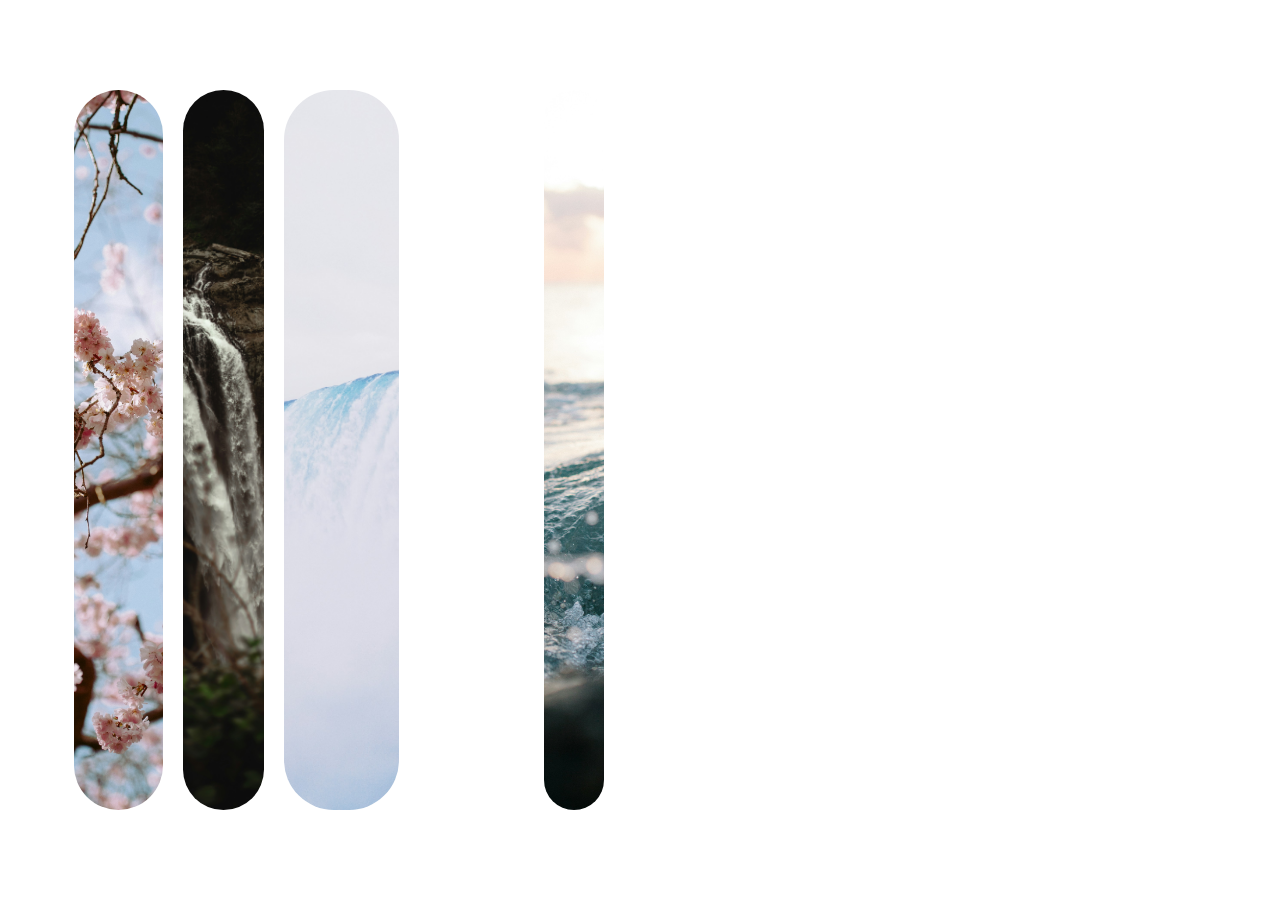
==== expanding.html @ bdf64f5c "Wed, Feb 28, 2024, 9:56 AM -08:00" ====
<!DOCTYPE HTML>
<html lang="en">

    <head>
        <title>Expanding</title>
        <link rel="stylesheet" href="css/expanding.css"
    </head>
    <body>
        <div class="container">
            <div class = "panel" style="background-image: url('css/images/blossom.jpg')">
                <h3>Discover</h3>
            </div>

            <div class = "panel" style="background-image: url('css/images/falls.jpg')">
                <h3>Explore</h3>
            </div>
            <div class = "panel" style="background-image: url('css/images/crater.jpg')">
                <h3>Experience</h3>
            </div>
            <div class = "panel" style="background-image: url('css/images/icey.jpg')">
                <h3>Cold Falls</h3>
            </div>
            <div class = "panel" style="background-image: url('css/images/water.jpg')">
                <h3>wator</h3>
            </div>

        </div>
    </body>

    <script src="js/expanding.js"
</html>
---- css/expanding.css ----
* {
    box-sizing: border-box;
}

body {
    height: 100vh;
    display: flex;
    align-items: center;
    justify-content: center;
    margin: 0;
}


.container {
    width: 90vw;
    display: flex;
}

.panel {
    background-size: cover;
    background-position: center;
    background-repeat: no-repeat;
    height: 80vh;
    border-radius: 50px;
    color: magenta;
    cursor: pointer;
    flex = 0.5;
    margin: 10px;
    position: relative;
}

.panel.active{
    flex: 5;
}


.panel h3 {
    font-size: 24px;
    position: ;
    bottom: 20px;
    left : 10px;
    margin: 0px;
    opacity: 0;
}

.panel.active h3 {
    opacity: 1;
}

@media (max-width: 480px) {
    .panel:nth-of-type(4){
        display: none;
    }
    .panel:nth-of-type(5){
        display:none;
    }
    }
}
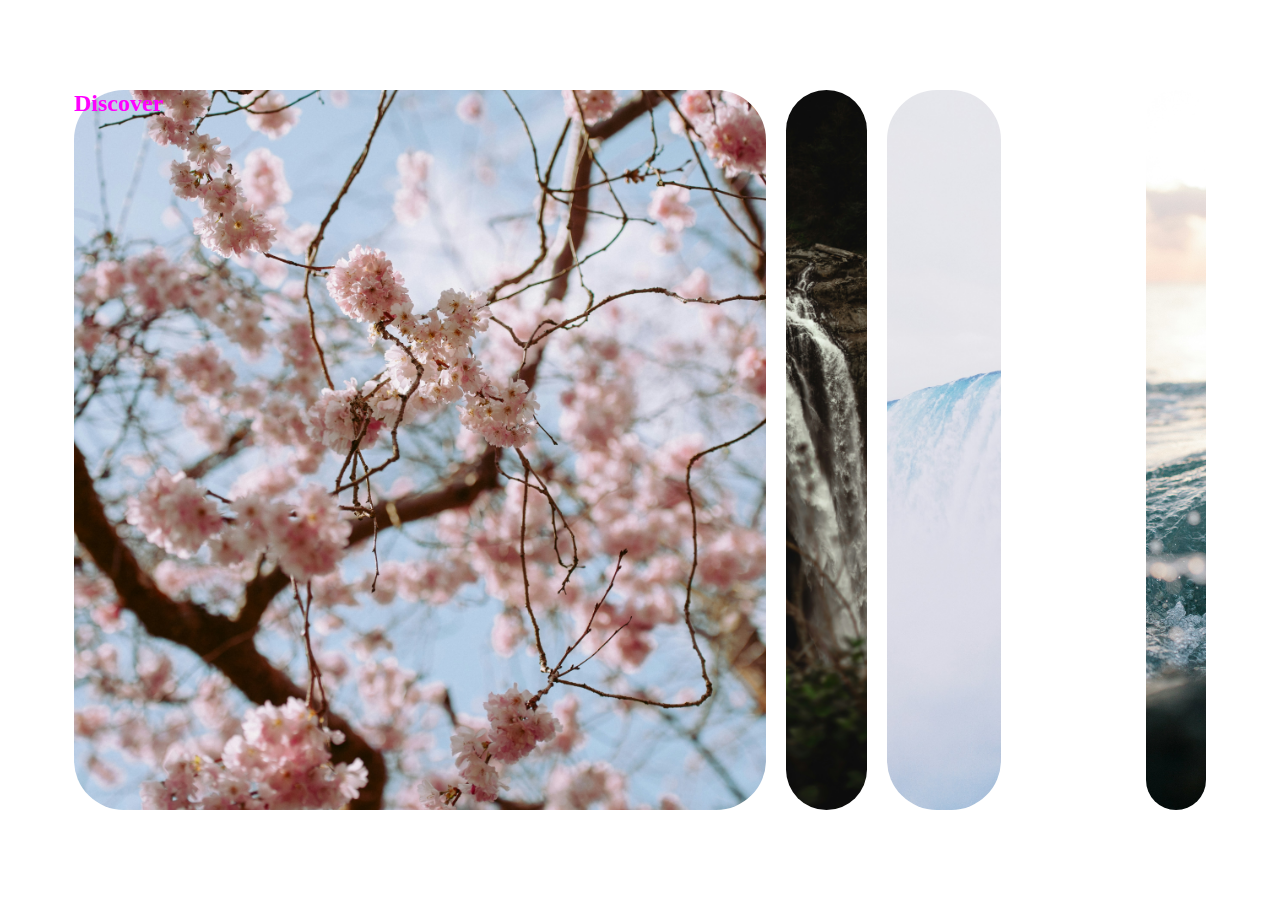
==== commit 0f4d0e3c: "Wed, Feb 28, 2024, 10:10 AM -08:00" ====
--- a/expanding.html
+++ b/expanding.html
@@ -7,7 +7,7 @@
     </head>
     <body>
         <div class="container">
-            <div class = "panel" style="background-image: url('css/images/blossom.jpg')">
+            <div class="panel active" style="background-image: url('css/images/blossom.jpg')">
                 <h3>Discover</h3>
             </div>
 
--- a/css/expanding.css
+++ b/css/expanding.css
@@ -27,6 +27,7 @@
     flex = 0.5;
     margin: 10px;
     position: relative;
+    transition : flex is ease-in;
 }
 
 .panel.active{
@@ -37,7 +38,7 @@
 .panel h3 {
     font-size: 24px;
     position: ;
-    bottom: 20px;
+    bottom: 10px;
     left : 10px;
     margin: 0px;
     opacity: 0;
@@ -45,6 +46,7 @@
 
 .panel.active h3 {
     opacity: 1;
+    transition: opacity .5s ease-in .5s
 }
 
 @media (max-width: 480px) {
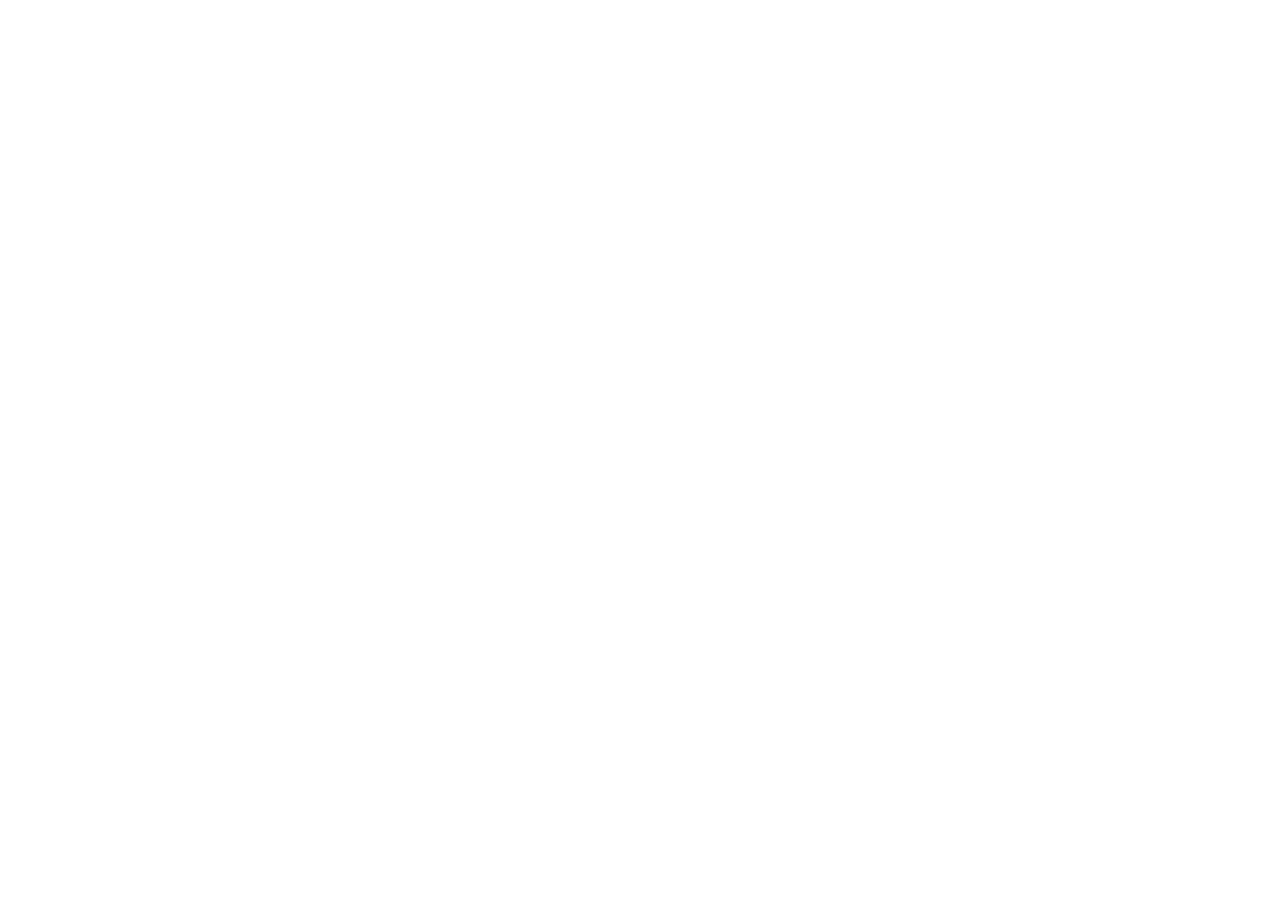
==== commit b0312dff: "Wed, Feb 28, 2024, 10:16 AM -08:00" ====
--- a/expanding.html
+++ b/expanding.html
@@ -3,11 +3,11 @@
 
     <head>
         <title>Expanding</title>
-        <link rel="stylesheet" href="css/expanding.css"
+        <link rel="stylesheet" href="css/expanding.css">
     </head>
     <body>
         <div class="container">
-            <div class="panel active" style="background-image: url('css/images/blossom.jpg')">
+            <div class="panel" style="background-image: url('css/images/blossom.jpg')">
                 <h3>Discover</h3>
             </div>
 
--- a/css/expanding.css
+++ b/css/expanding.css
@@ -24,7 +24,7 @@
     border-radius: 50px;
     color: magenta;
     cursor: pointer;
-    flex = 0.5;
+    flex = 0.2;
     margin: 10px;
     position: relative;
     transition : flex is ease-in;
@@ -37,9 +37,9 @@
 
 .panel h3 {
     font-size: 24px;
-    position: ;
-    bottom: 10px;
-    left : 10px;
+    position: absolute;
+    bottom: 20px;
+    left : 20px;
     margin: 0px;
     opacity: 0;
 }
@@ -56,5 +56,8 @@
     .panel:nth-of-type(5){
         display:none;
     }
+    .container{
+        width: 100vw;
+    }
     }
 }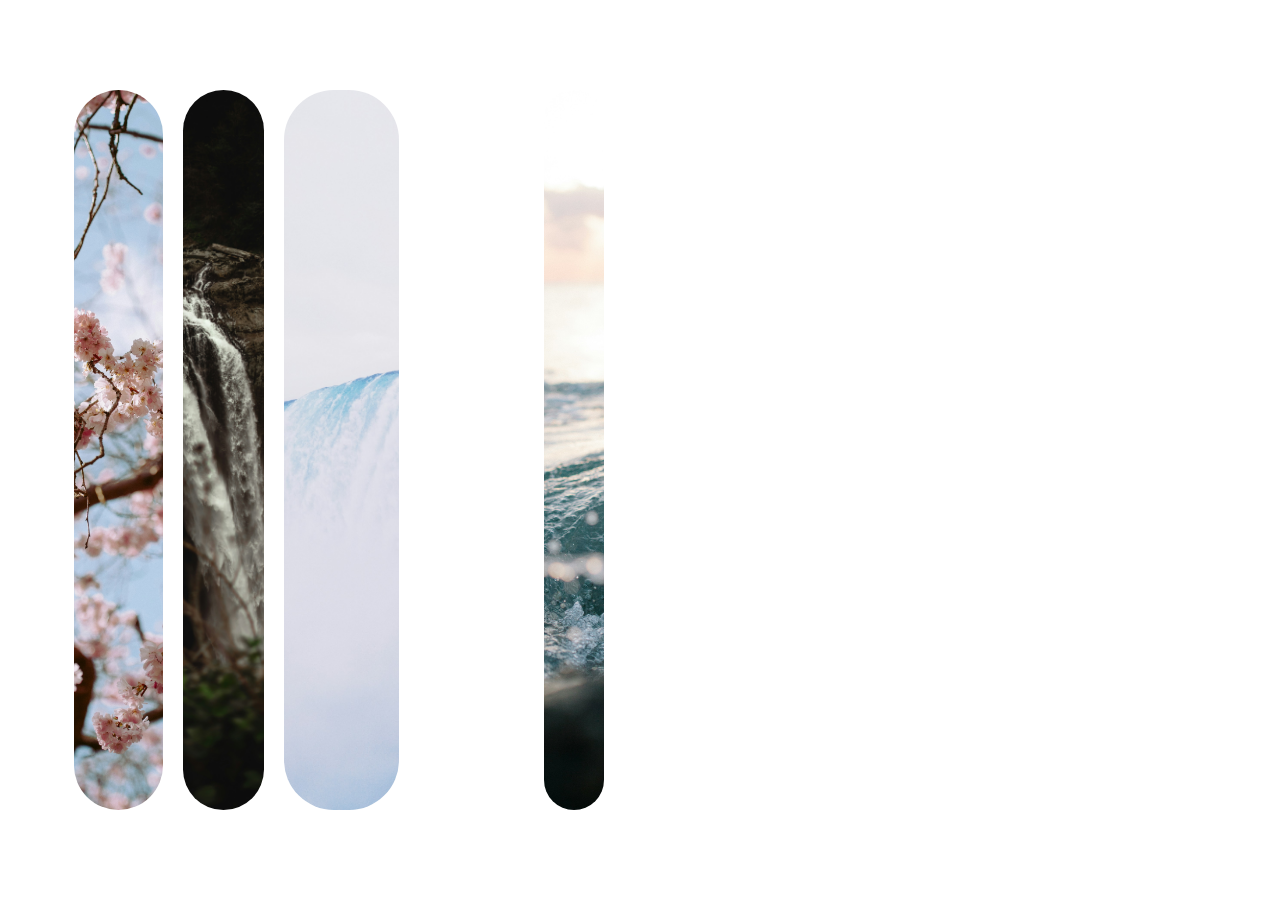
==== commit a5e4b4ee: "Wed, Feb 28, 2024, 10:18 AM -08:00" ====
--- a/expanding.html
+++ b/expanding.html
@@ -23,9 +23,8 @@
             <div class = "panel" style="background-image: url('css/images/water.jpg')">
                 <h3>wator</h3>
             </div>
-
         </div>
     </body>
 
-    <script src="js/expanding.js"
+    <script src="js/expanding.js"></script>
 </html>--- a/css/expanding.css
+++ b/css/expanding.css
@@ -37,7 +37,7 @@
 
 .panel h3 {
     font-size: 24px;
-    position: absolute;
+    position: ;
     bottom: 20px;
     left : 20px;
     margin: 0px;
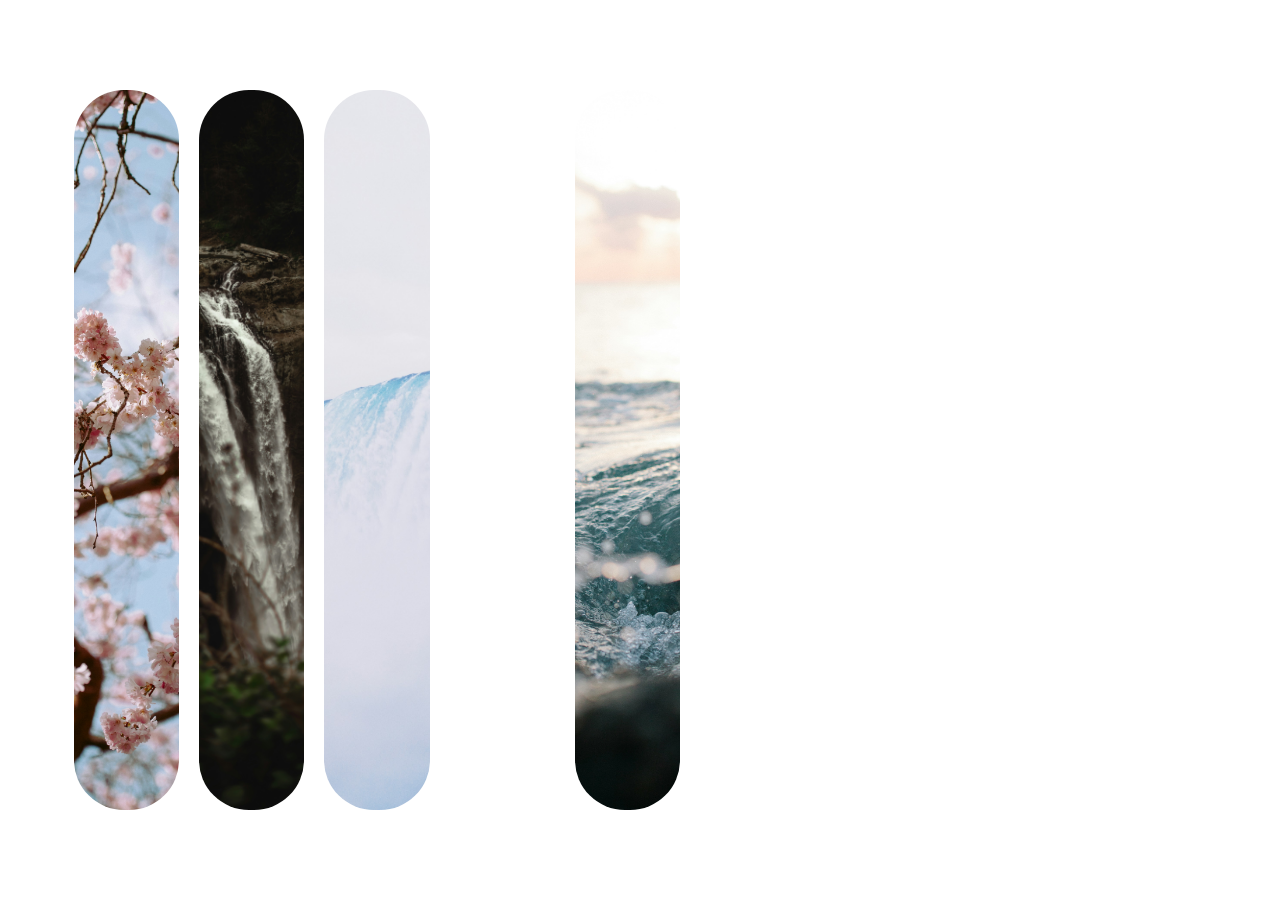
==== commit c5a6cc9b: "Wed, Feb 28, 2024, 10:31 AM -08:00" ====
--- a/expanding.html
+++ b/expanding.html
@@ -18,10 +18,10 @@
                 <h3>Experience</h3>
             </div>
             <div class = "panel" style="background-image: url('css/images/icey.jpg')">
-                <h3>Cold Falls</h3>
+                <h3>Frozen Falls</h3>
             </div>
             <div class = "panel" style="background-image: url('css/images/water.jpg')">
-                <h3>wator</h3>
+                <h3>Ocean</h3>
             </div>
         </div>
     </body>
--- a/css/expanding.css
+++ b/css/expanding.css
@@ -22,25 +22,25 @@
     background-repeat: no-repeat;
     height: 80vh;
     border-radius: 50px;
-    color: magenta;
+    color: Yellow;
     cursor: pointer;
-    flex = 0.2;
+    flex: 0.1;
     margin: 10px;
     position: relative;
-    transition : flex is ease-in;
+    transition : flex 1s ease-in;
 }
 
 .panel.active{
-    flex: 5;
+    flex: 3;
 }
 
 
 .panel h3 {
     font-size: 24px;
-    position: ;
+    position: absolute;
     bottom: 20px;
     left : 20px;
-    margin: 0px;
+    margin: 10px;
     opacity: 0;
 }
 
@@ -59,5 +59,4 @@
     .container{
         width: 100vw;
     }
-    }
-}+    }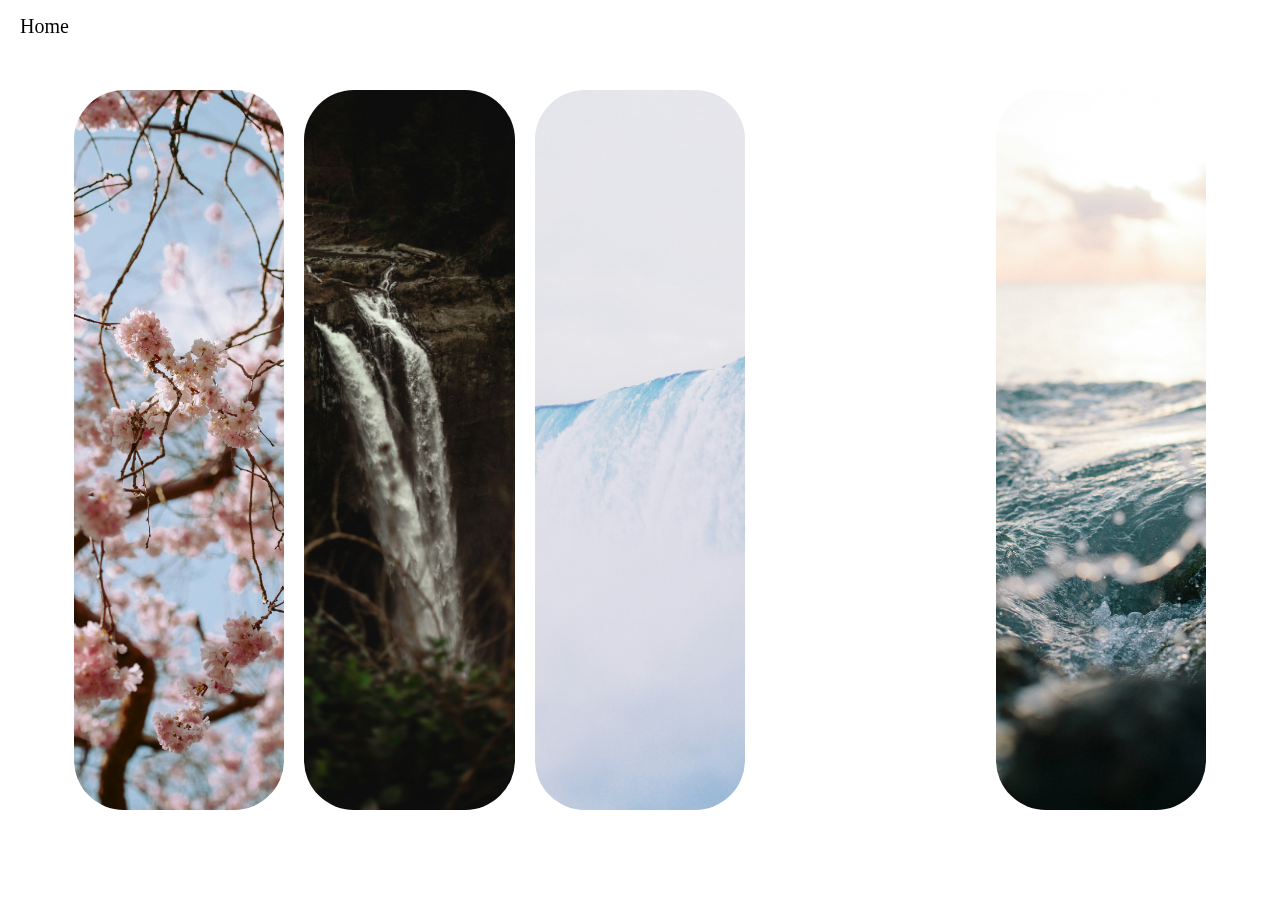
==== commit d0184fe4: "buh" ====
--- a/expanding.html
+++ b/expanding.html
@@ -6,6 +6,9 @@
         <link rel="stylesheet" href="css/expanding.css">
     </head>
     <body>
+        <ul>
+            <li><a href="https://jromo-c.github.io/Website1/">Home</a></li>
+        </ul>
         <div class="container">
             <div class="panel" style="background-image: url('css/images/blossom.jpg')">
                 <h3>Discover</h3>
--- a/css/expanding.css
+++ b/css/expanding.css
@@ -10,6 +10,23 @@
     margin: 0;
 }
 
+ul, li {
+    position: fixed;
+    top: 15px;
+    left: 20px;
+    font-size: 20px;
+    list-style-type: none;
+}
+
+ul, li a {
+    color: black;
+    text-decoration: none;
+}
+
+ul, li a:hover {
+    color: magenta;
+    text-decoration: underline;
+}
 
 .container {
     width: 90vw;
@@ -24,7 +41,7 @@
     border-radius: 50px;
     color: Yellow;
     cursor: pointer;
-    flex: 0.1;
+    flex: 0.2;
     margin: 10px;
     position: relative;
     transition : flex 1s ease-in;
